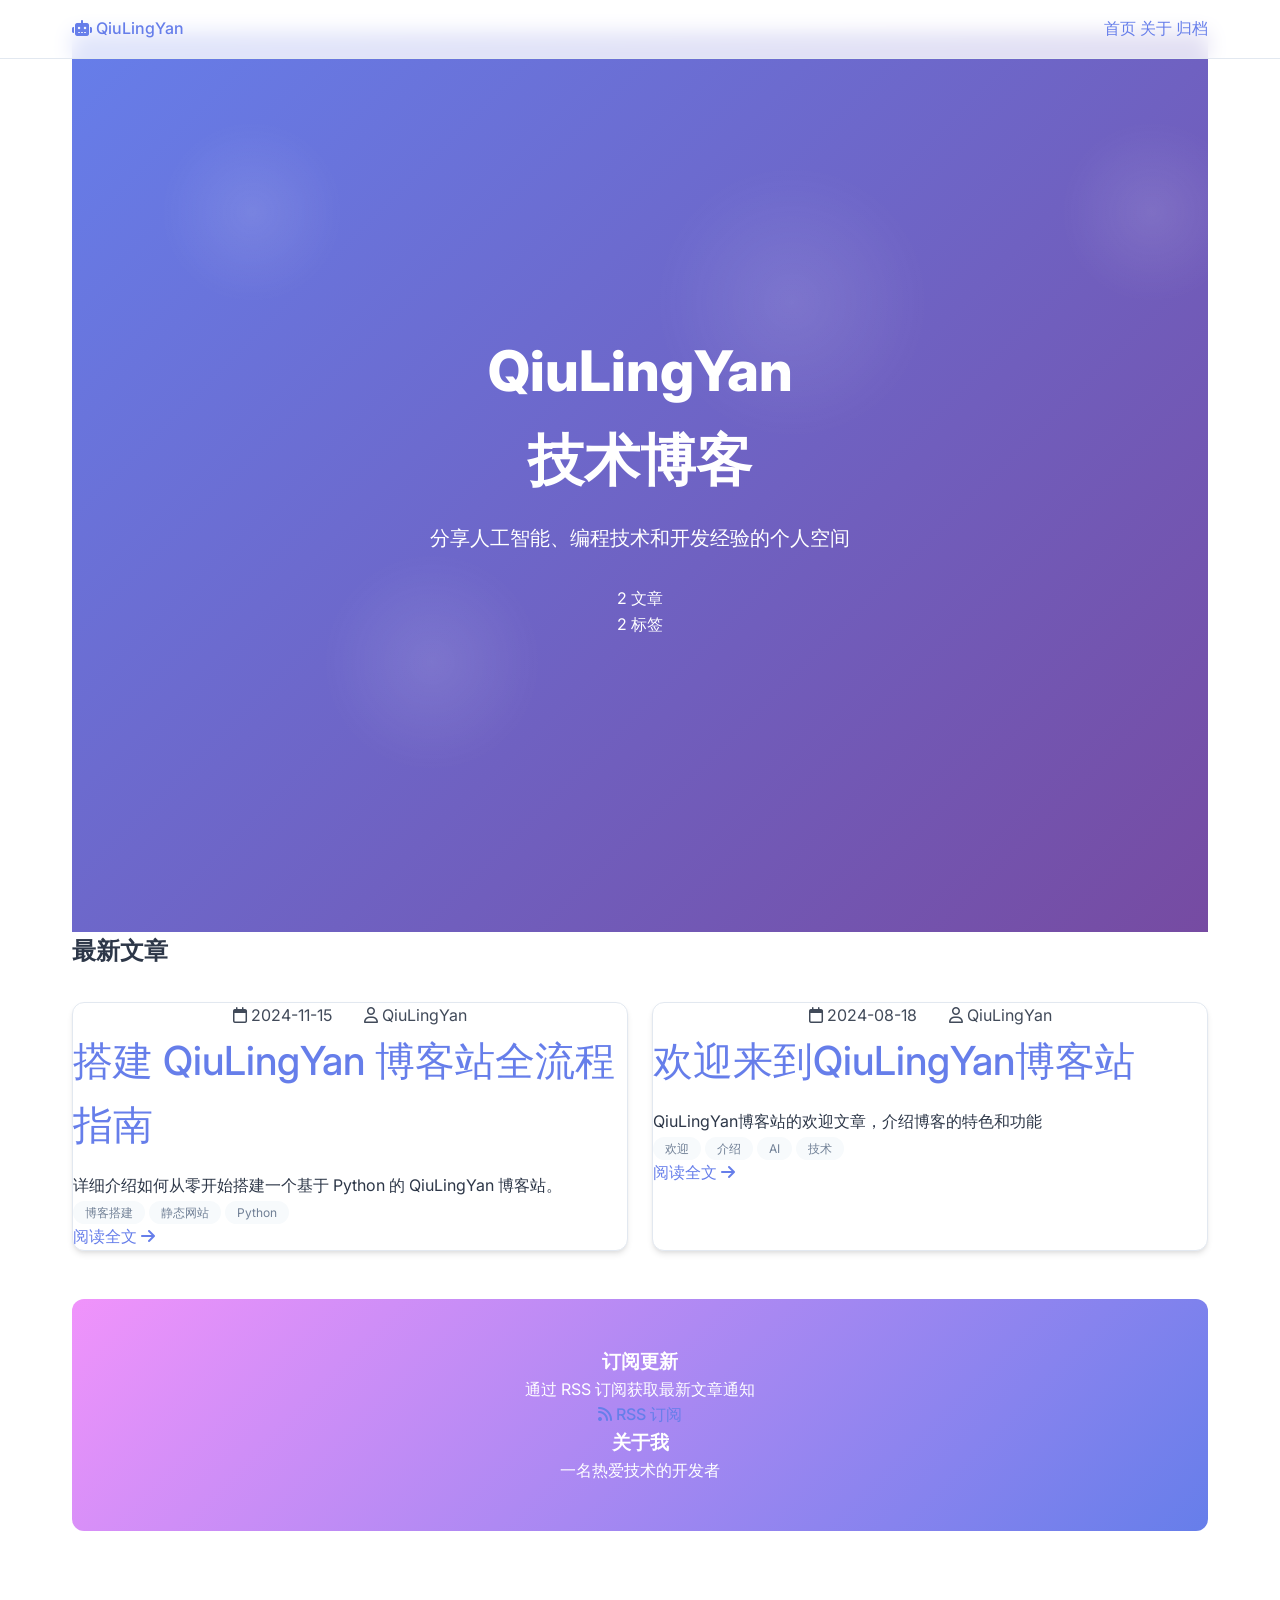
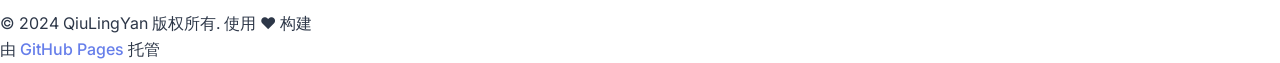
==== index.html @ e63d76bd "Auto deploy" ====
<!DOCTYPE html>
<html lang="zh-CN">
<head>
    <meta charset="UTF-8">
    <meta name="viewport" content="width=device-width, initial-scale=1.0">
    <title></title>
    <meta name="description" content="">
    <meta name="keywords" content="AI, 编程, 技术博客, Python, 机器学习">
    
    <!-- Open Graph -->
    <meta property="og:title" content="">
    <meta property="og:description" content="">
    <meta property="og:type" content="website">
    <meta property="og:url" content="">
    
    <!-- CSS -->
    <link rel="stylesheet" href="static/css/style.css">
    <link rel="stylesheet" href="static/css/prism.css">
    <link href="https://fonts.googleapis.com/css2?family=Inter:wght@300;400;500;600;700&family=JetBrains+Mono:wght@400;500&display=swap" rel="stylesheet">
    <link rel="stylesheet" href="https://cdnjs.cloudflare.com/ajax/libs/font-awesome/6.4.0/css/all.min.css">
</head>
<body>
    <!-- 导航栏 -->
    <nav class="navbar">
        <div class="nav-container">
            <div class="nav-brand">
                <a href="https://qiulingyan.github.io" class="brand-link">
                    <i class="fas fa-robot"></i>
                    <span>QiuLingYan</span>
                </a>
            </div>
            <div class="nav-menu">
                <a href="https://qiulingyan.github.io" class="nav-link">首页</a>
                <a href="https://qiulingyan.github.io/about.html" class="nav-link">关于</a>
                <a href="https://qiulingyan.github.io/archive.html" class="nav-link">归档</a>
            </div>
        </div>
    </nav>

    <!-- 主要内容 -->
    <main class="main-content">
        
<!-- 英雄区域 -->
<section class="hero">
    <div class="hero-content">
        <h1 class="hero-title">
            <span class="gradient-text">QiuLingYan</span>
            <br>技术博客
        </h1>
        <p class="hero-subtitle">
            分享人工智能、编程技术和开发经验的个人空间
        </p>
        <div class="hero-stats">
            <div class="stat">
                <span class="stat-number">2</span>
                <span class="stat-label">文章</span>
            </div>
            <div class="stat">
                <span class="stat-number">2</span>
                <span class="stat-label">标签</span>
            </div>
        </div>
    </div>
    <div class="hero-visual">
        <div class="floating-card card-1"></div>
        <div class="floating-card card-2"></div>
        <div class="floating-card card-3"></div>
    </div>
</section>

<!-- 文章列表 -->
<section class="posts-section">
    <div class="container">
        <h2 class="section-title">最新文章</h2>
        
        <div class="posts-grid">
            
            <article class="post-card">
                <div class="card-header">
                    <div class="post-meta">
                        <time class="post-date">
                            <i class="far fa-calendar"></i>
                            2024-11-15
                        </time>
                        <span class="post-author">
                            <i class="far fa-user"></i>
                            QiuLingYan
                        </span>
                    </div>
                </div>
                
                <div class="card-content">
                    <h3 class="post-title">
                        <a href="build-qiuingyan-blog.html">
                            搭建 QiuLingYan 博客站全流程指南
                        </a>
                    </h3>

                    <p class="post-excerpt">
                        详细介绍如何从零开始搭建一个基于 Python 的 QiuLingYan 博客站。
                    </p>

                    
                    <div class="post-tags">
                        
                        <span class="tag">博客搭建</span>
                        
                        <span class="tag">静态网站</span>
                        
                        <span class="tag">Python</span>
                        
                    </div>
                    
                </div>

                <div class="card-footer">
                    <a href="build-qiuingyan-blog.html" class="read-more">
                        阅读全文
                        <i class="fas fa-arrow-right"></i>
                    </a>
                </div>
            </article>
            
            <article class="post-card">
                <div class="card-header">
                    <div class="post-meta">
                        <time class="post-date">
                            <i class="far fa-calendar"></i>
                            2024-08-18
                        </time>
                        <span class="post-author">
                            <i class="far fa-user"></i>
                            QiuLingYan
                        </span>
                    </div>
                </div>
                
                <div class="card-content">
                    <h3 class="post-title">
                        <a href="welcome.html">
                            欢迎来到QiuLingYan博客站
                        </a>
                    </h3>

                    <p class="post-excerpt">
                        QiuLingYan博客站的欢迎文章，介绍博客的特色和功能
                    </p>

                    
                    <div class="post-tags">
                        
                        <span class="tag">欢迎</span>
                        
                        <span class="tag">介绍</span>
                        
                        <span class="tag">AI</span>
                        
                        <span class="tag">技术</span>
                        
                    </div>
                    
                </div>

                <div class="card-footer">
                    <a href="welcome.html" class="read-more">
                        阅读全文
                        <i class="fas fa-arrow-right"></i>
                    </a>
                </div>
            </article>
            
        </div>
        
        
    </div>
</section>

<!-- 订阅区域 -->
<section class="subscribe-section">
    <div class="container">
        <div class="subscribe-card">
            <div class="subscribe-content">
                <h3>订阅更新</h3>
                <p>通过 RSS 订阅获取最新文章通知</p>
                <a href="rss.xml" class="subscribe-btn">
                    <i class="fas fa-rss"></i>
                    RSS 订阅
                </a>
            </div>
        </div>
    </div>
    <div class="sidebar">
        <div class="sidebar-section">
            <h3>关于我</h3>
            <p>一名热爱技术的开发者</p>
        </div>
    </div>
</section>

    </main>

    <!-- 页脚 -->
    <footer class="footer">
        <div class="footer-content">
            <p>&copy; 2024 QiuLingYan 版权所有. 使用 ❤️ 构建</p>
            <p>由 <a href="https://pages.github.com" target="_blank">GitHub Pages</a> 托管</p>
        </div>
    </footer>

    <!-- JavaScript -->
    <script src="static/js/main.js"></script>
    <script src="static/js/prism.js"></script>
</body>
</html>
---- static/css/style.css ----
/* QiuLingYan博客站样式 */
:root {
    --primary-color: #667eea;
    --secondary-color: #764ba2;
    --accent-color: #f093fb;
    --text-color: #2d3748;
    --text-light: #718096;
    --bg-color: #ffffff;
    --bg-secondary: #f7fafc;
    --border-color: #e2e8f0;
    --shadow: 0 4px 6px -1px rgba(0, 0, 0, 0.1), 0 2px 4px -1px rgba(0, 0, 0, 0.06);
    --shadow-lg: 0 10px 15px -3px rgba(0, 0, 0, 0.1), 0 4px 6px -2px rgba(0, 0, 0, 0.05);
    --gradient-primary: linear-gradient(135deg, var(--primary-color), var(--secondary-color));
    --gradient-accent: linear-gradient(135deg, var(--accent-color), var(--primary-color));
    --border-radius: 12px;
    --transition: all 0.3s cubic-bezier(0.4, 0, 0.2, 1);
}

* {
    margin: 0;
    padding: 0;
    box-sizing: border-box;
}

body {
    font-family: 'Inter', -apple-system, BlinkMacSystemFont, 'Segoe UI', Roboto, sans-serif;
    line-height: 1.6;
    color: var(--text-color);
    background: var(--bg-color);
    overflow-x: hidden;
}

/* 导航栏 */
.navbar {
    position: fixed;
    top: 0;
    width: 100%;
    background: rgba(255, 255, 255, 0.95);
    backdrop-filter: blur(10px);
    border-bottom: 1px solid var(--border-color);
    z-index: 1000;
    transition: var(--transition);
}

.nav-container {
    max-width: 1200px;
    margin: 0 auto;
    padding: 1rem 2rem;
    display: flex;
    justify-content: space-between;
    align-items: center;
}

.logo {
    font-size: 1.5rem;
    font-weight: 700;
    background: var(--gradient-primary);
    -webkit-background-clip: text;
    -webkit-text-fill-color: transparent;
    background-clip: text;
}

.nav-links {
    display: flex;
    gap: 2rem;
    list-style: none;
}

/* 通用超链接样式 */
a {
    text-decoration: none;
    color: var(--primary-color);
    font-weight: 500;
    transition: var(--transition);
    position: relative;
    padding: 0.2rem 0;
}

a:hover {
    color: var(--secondary-color);
}

a::after {
    content: '';
    position: absolute;
    bottom: 0;
    left: 0;
    width: 0;
    height: 2px;
    background: var(--gradient-primary);
    transition: var(--transition);
}

a:hover::after {
    width: 100%;
}

/* 导航栏链接样式 */
.nav-links a {
    color: var(--text-color);
}

.nav-links a:hover {
    color: var(--primary-color);
}

/* 英雄区域 */
.hero {
    min-height: 100vh;
    display: flex;
    align-items: center;
    justify-content: center;
    background: var(--gradient-primary);
    color: white;
    text-align: center;
    position: relative;
    overflow: hidden;
}

.hero::before {
    content: '';
    position: absolute;
    top: 0;
    left: 0;
    right: 0;
    bottom: 0;
    background: url('data:image/svg+xml,<svg xmlns="http://www.w3.org/2000/svg" viewBox="0 0 1000 1000"><defs><radialGradient id="a" cx="50%" cy="50%"><stop offset="0%" stop-color="rgba(255,255,255,0.1)"/><stop offset="100%" stop-color="rgba(255,255,255,0)"/></radialGradient></defs><circle cx="200" cy="200" r="100" fill="url(%23a)"/><circle cx="800" cy="300" r="150" fill="url(%23a)"/><circle cx="400" cy="700" r="120" fill="url(%23a)"/></svg>');
    animation: float 20s ease-in-out infinite;
}

@keyframes float {
    0%, 100% { transform: translateY(0px) rotate(0deg); }
    50% { transform: translateY(-20px) rotate(180deg); }
}

.hero-content h1 {
    font-size: 3.5rem;
    font-weight: 800;
    margin-bottom: 1rem;
    animation: slideInUp 1s ease-out;
}

.hero-content p {
    font-size: 1.25rem;
    margin-bottom: 2rem;
    opacity: 0.9;
    animation: slideInUp 1s ease-out 0.2s both;
}

.cta-button {
    display: inline-block;
    padding: 1rem 2rem;
    background: rgba(255, 255, 255, 0.2);
    color: white;
    text-decoration: none;
    border-radius: var(--border-radius);
    transition: var(--transition);
    backdrop-filter: blur(10px);
    border: 1px solid rgba(255, 255, 255, 0.3);
    animation: slideInUp 1s ease-out 0.4s both;
}

.cta-button:hover {
    background: rgba(255, 255, 255, 0.3);
    transform: translateY(-2px);
    box-shadow: var(--shadow-lg);
}

@keyframes slideInUp {
    from {
        opacity: 0;
        transform: translateY(30px);
    }
    to {
        opacity: 1;
        transform: translateY(0);
    }
}

/* 主要内容区域 */
.main-content {
    max-width: 1200px;
    margin: 0 auto;
    padding: 2rem;
}

/* 文章卡片 */
.posts-grid {
    display: grid;
    grid-template-columns: repeat(auto-fit, minmax(300px, 1fr));
    gap: 1.5rem;
    margin: 2rem 0;
}

.post-card {
    background: var(--bg-color);
    border-radius: var(--border-radius);
    overflow: hidden;
    box-shadow: var(--shadow);
    transition: var(--transition);
    border: 1px solid var(--border-color);
}

.post-card:hover {
    transform: translateY(-5px);
    box-shadow: var(--shadow-lg);
}

.post-card-header {
    padding: 1.5rem;
    background: var(--gradient-accent);
    color: white;
}

.post-card-title {
    font-size: 1.25rem;
    font-weight: 600;
    margin-bottom: 0.5rem;
}

.post-card-meta {
    font-size: 0.875rem;
    opacity: 0.9;
}

.post-card-body {
    padding: 1.5rem;
}

.post-card-description {
    color: var(--text-light);
    margin-bottom: 1rem;
    line-height: 1.6;
}

.post-card-tags {
    display: flex;
    flex-wrap: wrap;
    gap: 0.5rem;
}

.tag {
    padding: 0.25rem 0.75rem;
    background: var(--bg-secondary);
    color: var(--text-light);
    border-radius: 20px;
    font-size: 0.75rem;
    transition: var(--transition);
}

.tag:hover {
    background: var(--primary-color);
    color: white;
}

/* 文章页面 */
.post-container {
    max-width: 800px;
    margin: 0 auto;
    padding: 2rem;
}

.post-header {
    text-align: center;
    margin-bottom: 3rem;
    padding: 3rem 0;
    background: var(--gradient-primary);
    color: white;
    border-radius: var(--border-radius);
    margin: 2rem 0;
}

.post-title {
    font-size: 2.5rem;
    font-weight: 700;
    margin-bottom: 1rem;
}

.post-meta {
    display: flex;
    justify-content: center;
    gap: 2rem;
    flex-wrap: wrap;
    opacity: 0.9;
}

.post-content {
    line-height: 1.8;
    color: var(--text-color);
}

.post-content h1,
.post-content h2,
.post-content h3,
.post-content h4,
.post-content h5,
.post-content h6 {
    margin: 2rem 0 1rem 0;
    color: var(--text-color);
    font-weight: 600;
}

.post-content p {
    margin-bottom: 1.5rem;
}

.post-content code {
    background: var(--bg-secondary);
    padding: 0.2rem 0.4rem;
    border-radius: 4px;
    font-family: 'JetBrains Mono', monospace;
    font-size: 0.875em;
}

.post-content pre {
    background: var(--bg-secondary);
    padding: 1.5rem;
    border-radius: var(--border-radius);
    overflow-x: auto;
    margin: 1.5rem 0;
}

.post-content pre code {
    background: none;
    padding: 0;
}

.post-content blockquote {
    border-left: 4px solid var(--primary-color);
    padding-left: 1rem;
    margin: 1.5rem 0;
    font-style: italic;
    color: var(--text-light);
}

.post-content ul,
.post-content ol {
    margin: 1.5rem 0;
    padding-left: 2rem;
}

.post-content li {
    margin-bottom: 0.5rem;
}

.post-content table {
    width: 100%;
    border-collapse: collapse;
    margin: 1.5rem 0;
}

.post-content th,
.post-content td {
    padding: 0.75rem;
    border: 1px solid var(--border-color);
    text-align: left;
}

.post-content th {
    background: var(--bg-secondary);
    font-weight: 600;
}

/* 代码高亮 */
.highlight {
    background: var(--bg-secondary);
    border-radius: var(--border-radius);
    padding: 1.5rem;
    margin: 1.5rem 0;
    overflow-x: auto;
}

.highlight pre {
    margin: 0;
    background: none;
    padding: 0;
}

/* 返回顶部按钮 */
.back-to-top {
    position: fixed;
    bottom: 2rem;
    right: 2rem;
    background: var(--gradient-primary);
    color: white;
    border: none;
    border-radius: 50%;
    width: 50px;
    height: 50px;
    cursor: pointer;
    opacity: 0;
    transform: translateY(100px);
    transition: var(--transition);
    z-index: 1000;
}

.back-to-top.visible {
    opacity: 1;
    transform: translateY(0);
}

.back-to-top:hover {
    transform: translateY(-2px);
    box-shadow: var(--shadow-lg);
}

/* 响应式设计 */
@media (max-width: 768px) {
    .nav-container {
        padding: 1rem;
    }
    
    .nav-links {
        gap: 1rem;
    }
    
    .hero-content h1 {
        font-size: 2.5rem;
    }
    
    .hero-content p {
        font-size: 1rem;
    }
    
    .posts-grid {
        grid-template-columns: 1fr;
        gap: 1.5rem;
    }
    
    .main-content {
        padding: 1rem;
    }
    
    .post-container {
        padding: 1rem;
    }
    
    .post-title {
        font-size: 2rem;
    }
    
    .post-meta {
        flex-direction: column;
        gap: 0.5rem;
    }
}

@media (max-width: 480px) {
    .hero-content h1 {
        font-size: 2rem;
    }
    
    .cta-button {
        padding: 0.75rem 1.5rem;
    }
}

/* 加载动画 */
.loading {
    display: inline-block;
    width: 20px;
    height: 20px;
    border: 3px solid rgba(255, 255, 255, 0.3);
    border-radius: 50%;
    border-top-color: white;
    animation: spin 1s ease-in-out infinite;
}

@keyframes spin {
    to { transform: rotate(360deg); }
}

/* 订阅区域 */
.subscribe-section {
    background: var(--gradient-accent);
    color: white;
    padding: 3rem 2rem;
    border-radius: var(--border-radius);
    text-align: center;
    margin: 3rem 0;
}

.subscribe-form {
    display: flex;
    gap: 1rem;
    justify-content: center;
    margin-top: 1.5rem;
    flex-wrap: wrap;
}

.subscribe-input {
    padding: 0.75rem 1rem;
    border: none;
    border-radius: var(--border-radius);
    font-size: 1rem;
    min-width: 250px;
}

.subscribe-button {
    padding: 0.75rem 1.5rem;
    background: rgba(255, 255, 255, 0.2);
    color: white;
    border: none;
    border-radius: var(--border-radius);
    cursor: pointer;
    transition: var(--transition);
}

.subscribe-button:hover {
    background: rgba(255, 255, 255, 0.3);
}
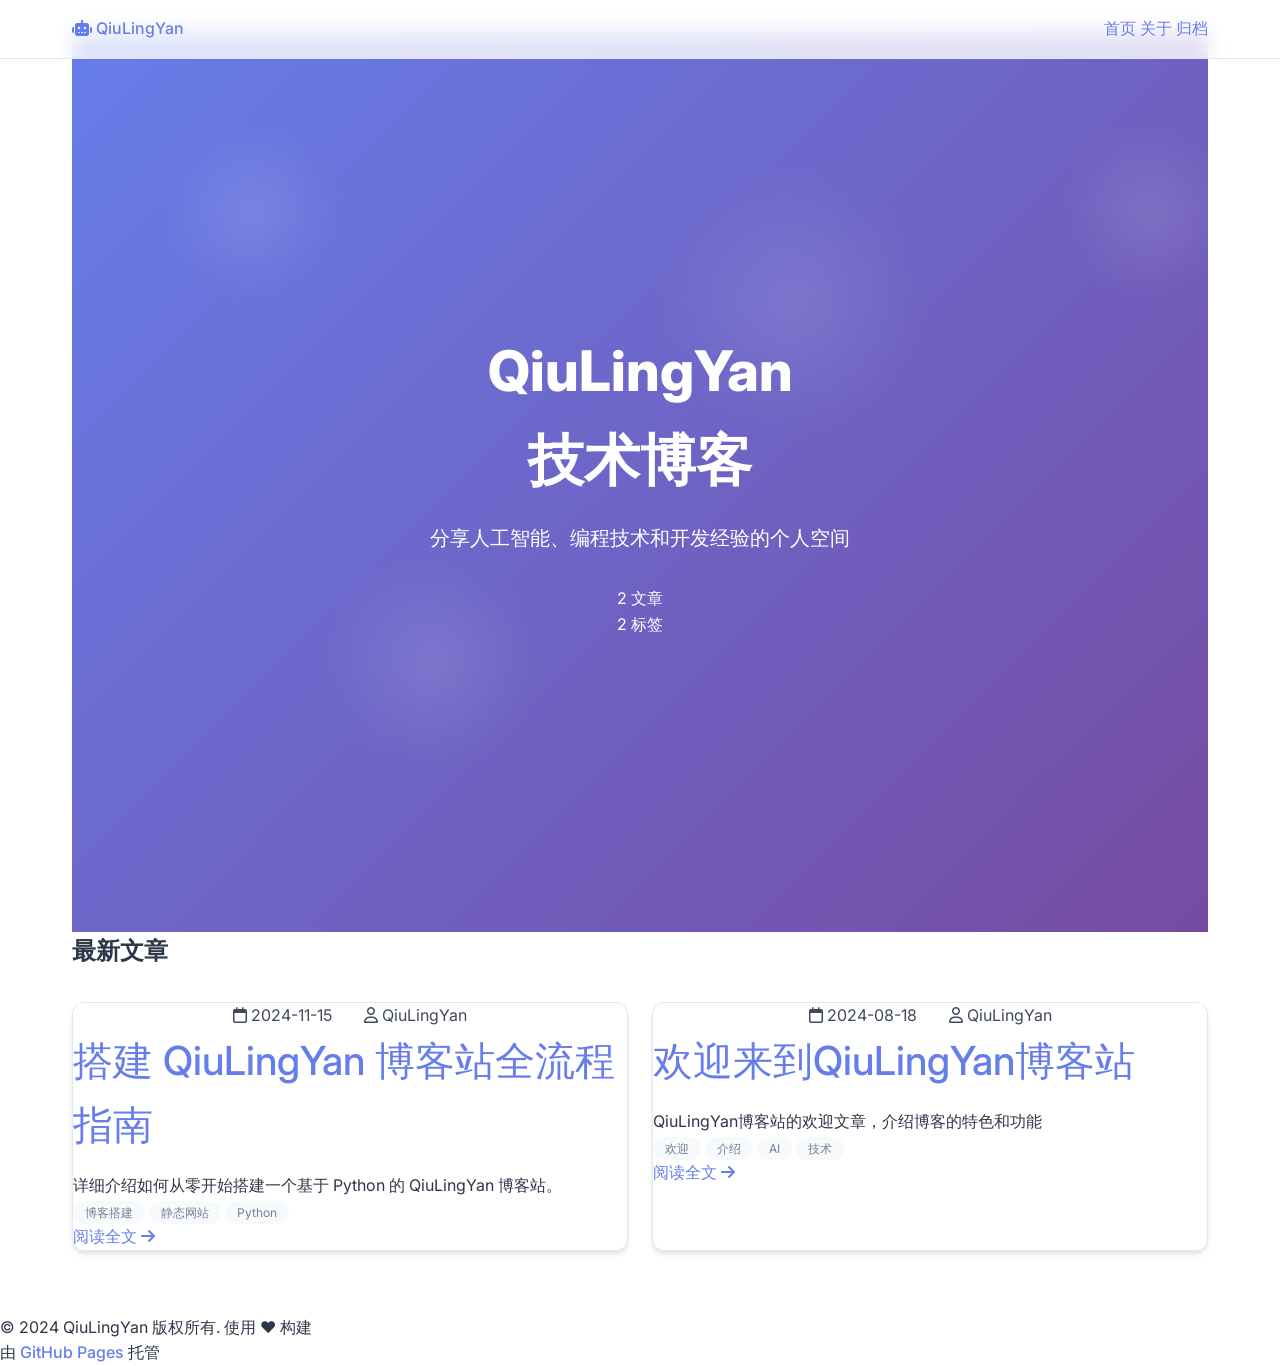
==== commit bf13354e: "Auto deploy" ====
--- a/index.html
+++ b/index.html
@@ -24,15 +24,15 @@
     <nav class="navbar">
         <div class="nav-container">
             <div class="nav-brand">
-                <a href="https://qiulingyan.github.io" class="brand-link">
+                <a href="https://qiulingyan.github.io/fastblog" class="brand-link">
                     <i class="fas fa-robot"></i>
                     <span>QiuLingYan</span>
                 </a>
             </div>
             <div class="nav-menu">
-                <a href="https://qiulingyan.github.io" class="nav-link">首页</a>
-                <a href="https://qiulingyan.github.io/about.html" class="nav-link">关于</a>
-                <a href="https://qiulingyan.github.io/archive.html" class="nav-link">归档</a>
+                <a href="https://qiulingyan.github.io/fastblog" class="nav-link">首页</a>
+                <a href="https://qiulingyan.github.io/fastblog/about.html" class="nav-link">关于</a>
+                <a href="https://qiulingyan.github.io/fastblog/archive.html" class="nav-link">归档</a>
             </div>
         </div>
     </nav>
@@ -175,27 +175,6 @@
     </div>
 </section>
 
-<!-- 订阅区域 -->
-<section class="subscribe-section">
-    <div class="container">
-        <div class="subscribe-card">
-            <div class="subscribe-content">
-                <h3>订阅更新</h3>
-                <p>通过 RSS 订阅获取最新文章通知</p>
-                <a href="rss.xml" class="subscribe-btn">
-                    <i class="fas fa-rss"></i>
-                    RSS 订阅
-                </a>
-            </div>
-        </div>
-    </div>
-    <div class="sidebar">
-        <div class="sidebar-section">
-            <h3>关于我</h3>
-            <p>一名热爱技术的开发者</p>
-        </div>
-    </div>
-</section>
 
     </main>
 
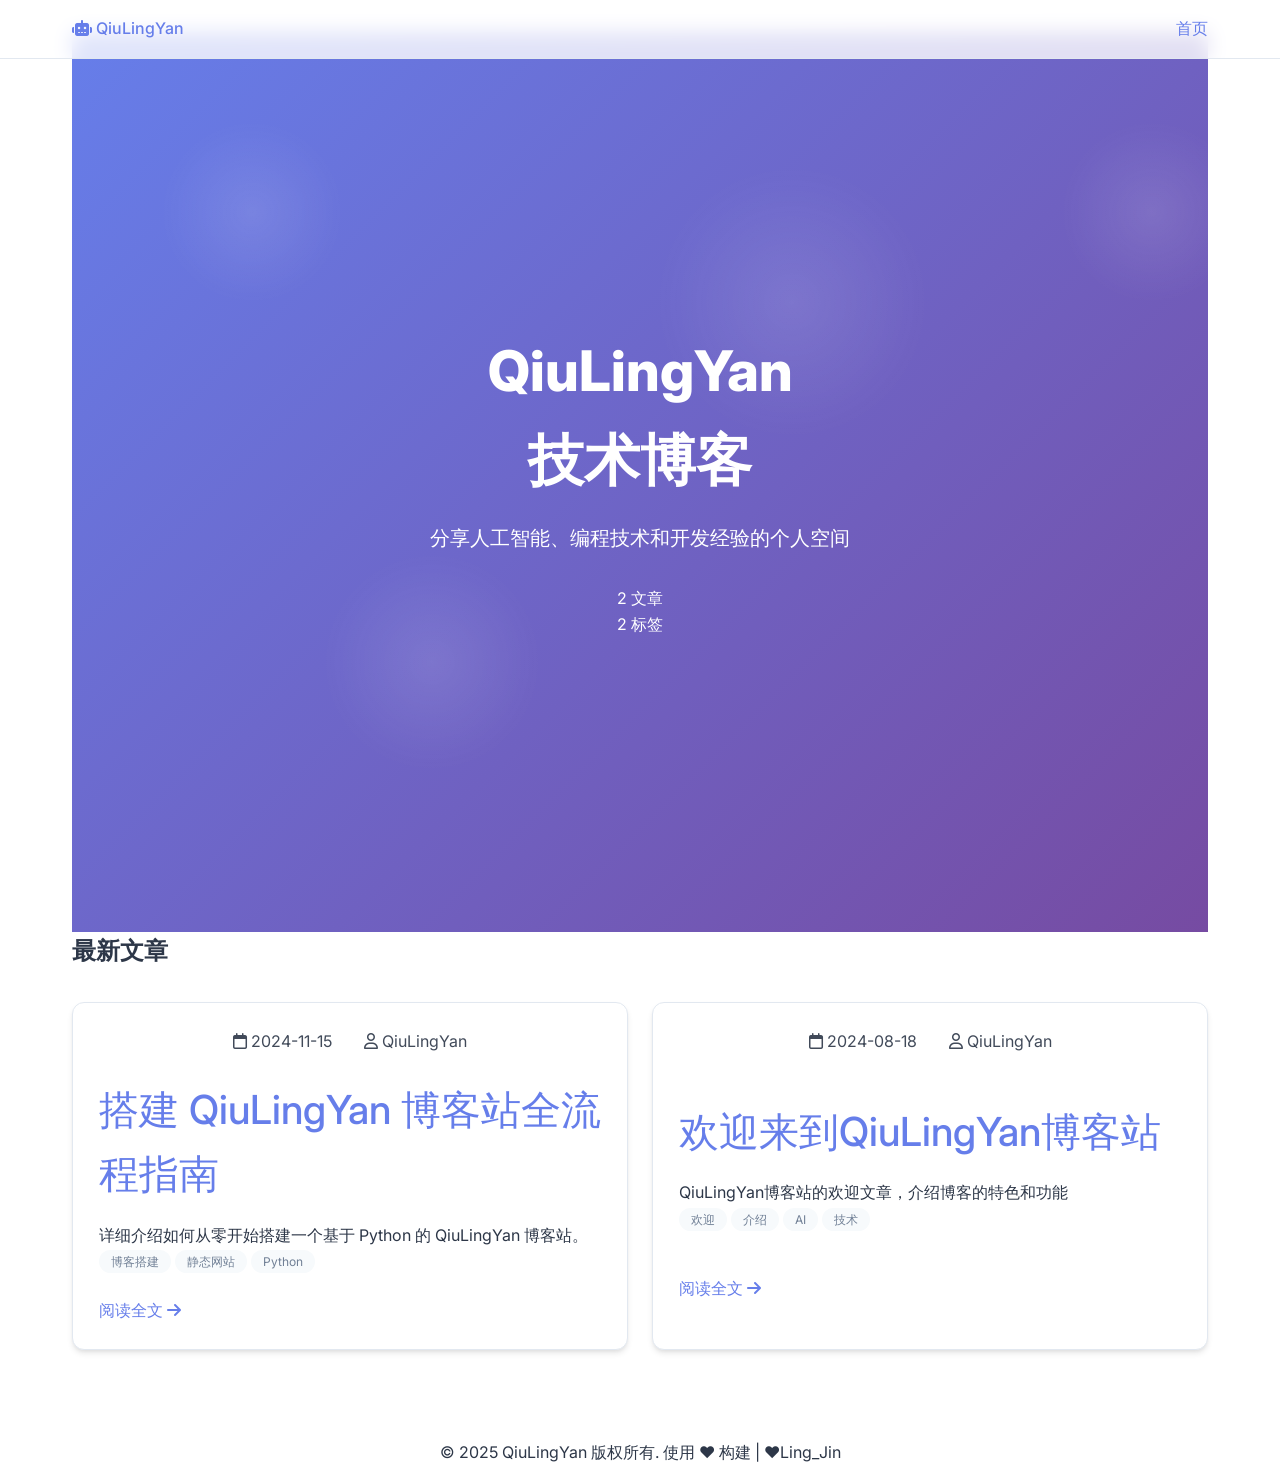
==== commit a83e8b54: "Auto deploy" ====
--- a/index.html
+++ b/index.html
@@ -31,8 +31,6 @@
             </div>
             <div class="nav-menu">
                 <a href="https://qiulingyan.github.io/fastblog" class="nav-link">首页</a>
-                <a href="https://qiulingyan.github.io/fastblog/about.html" class="nav-link">关于</a>
-                <a href="https://qiulingyan.github.io/fastblog/archive.html" class="nav-link">归档</a>
             </div>
         </div>
     </nav>
@@ -180,9 +178,8 @@
 
     <!-- 页脚 -->
     <footer class="footer">
-        <div class="footer-content">
-            <p>&copy; 2024 QiuLingYan 版权所有. 使用 ❤️ 构建</p>
-            <p>由 <a href="https://pages.github.com" target="_blank">GitHub Pages</a> 托管</p>
+        <div class="footer-content" style="text-align: center;">
+            <p>&copy; 2025 QiuLingYan 版权所有. 使用 ❤️ 构建 | ❤️Ling_Jin</p>
         </div>
     </footer>
 
--- a/static/css/style.css
+++ b/static/css/style.css
@@ -193,6 +193,15 @@
 }
 
 .post-card {
+    display: grid;
+    grid-template-columns: repeat(auto-fit, minmax(250px, 1fr));
+    gap: 1.5rem;
+    border-radius: clamp(0.25rem, 0.5vw, 0.5rem);
+    box-shadow: 0 clamp(0.125rem, 0.25vw, 0.25rem) clamp(0.25rem, 0.5vw, 0.5rem) rgba(0, 0, 0, 0.1);
+    transition: all 0.3s ease;
+    padding: clamp(1rem, 2vw, 2rem);
+    margin-bottom: clamp(1rem, 2vw, 2rem);
+
     background: var(--bg-color);
     border-radius: var(--border-radius);
     overflow: hidden;
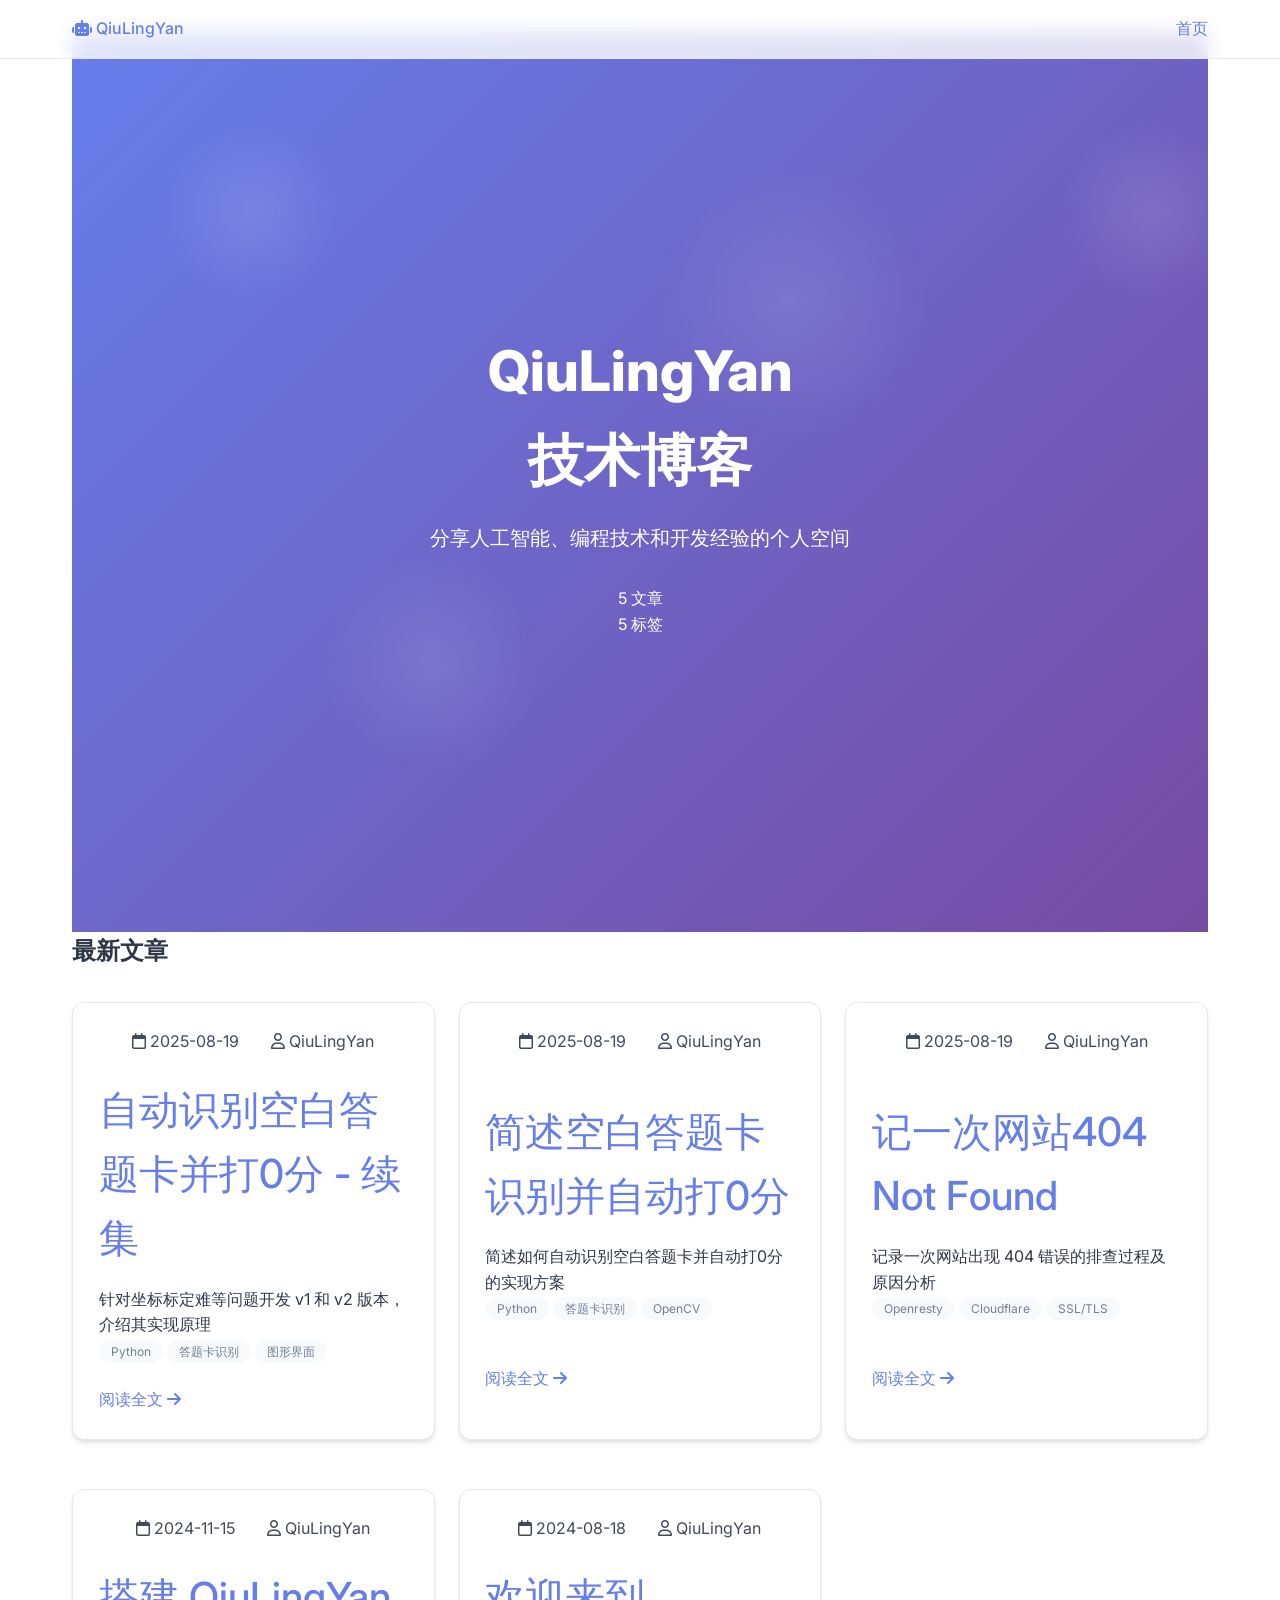
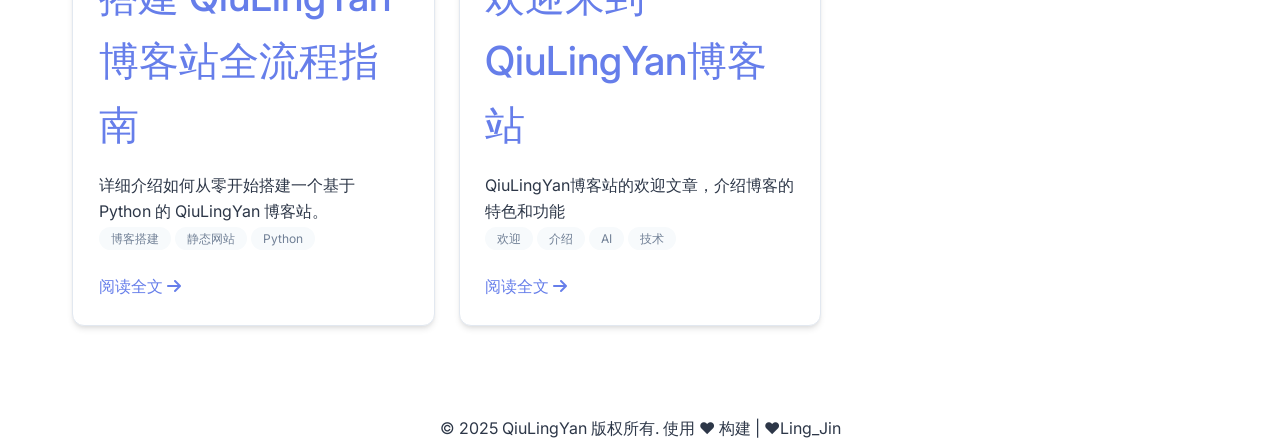
==== commit e4ea99bb: "Auto deploy" ====
--- a/index.html
+++ b/index.html
@@ -24,13 +24,13 @@
     <nav class="navbar">
         <div class="nav-container">
             <div class="nav-brand">
-                <a href="https://qiulingyan.github.io/fastblog" class="brand-link">
+                <a href="https://qiu-lingyan.github.io/fastblog" class="brand-link">
                     <i class="fas fa-robot"></i>
                     <span>QiuLingYan</span>
                 </a>
             </div>
             <div class="nav-menu">
-                <a href="https://qiulingyan.github.io/fastblog" class="nav-link">首页</a>
+                <a href="https://qiu-lingyan.github.io/fastblog" class="nav-link">首页</a>
             </div>
         </div>
     </nav>
@@ -50,11 +50,11 @@
         </p>
         <div class="hero-stats">
             <div class="stat">
-                <span class="stat-number">2</span>
+                <span class="stat-number">5</span>
                 <span class="stat-label">文章</span>
             </div>
             <div class="stat">
-                <span class="stat-number">2</span>
+                <span class="stat-number">5</span>
                 <span class="stat-label">标签</span>
             </div>
         </div>
@@ -78,6 +78,144 @@
                     <div class="post-meta">
                         <time class="post-date">
                             <i class="far fa-calendar"></i>
+                            2025-08-19
+                        </time>
+                        <span class="post-author">
+                            <i class="far fa-user"></i>
+                            QiuLingYan
+                        </span>
+                    </div>
+                </div>
+                
+                <div class="card-content">
+                    <h3 class="post-title">
+                        <a href="20250819-blank-answer-sheet-recognition-sequel.html">
+                            自动识别空白答题卡并打0分 - 续集
+                        </a>
+                    </h3>
+
+                    <p class="post-excerpt">
+                        针对坐标标定难等问题开发 v1 和 v2 版本，介绍其实现原理
+                    </p>
+
+                    
+                    <div class="post-tags">
+                        
+                        <span class="tag">Python</span>
+                        
+                        <span class="tag">答题卡识别</span>
+                        
+                        <span class="tag">图形界面</span>
+                        
+                    </div>
+                    
+                </div>
+
+                <div class="card-footer">
+                    <a href="20250819-blank-answer-sheet-recognition-sequel.html" class="read-more">
+                        阅读全文
+                        <i class="fas fa-arrow-right"></i>
+                    </a>
+                </div>
+            </article>
+            
+            <article class="post-card">
+                <div class="card-header">
+                    <div class="post-meta">
+                        <time class="post-date">
+                            <i class="far fa-calendar"></i>
+                            2025-08-19
+                        </time>
+                        <span class="post-author">
+                            <i class="far fa-user"></i>
+                            QiuLingYan
+                        </span>
+                    </div>
+                </div>
+                
+                <div class="card-content">
+                    <h3 class="post-title">
+                        <a href="20250819-blank-answer-sheet-recognition.html">
+                            简述空白答题卡识别并自动打0分
+                        </a>
+                    </h3>
+
+                    <p class="post-excerpt">
+                        简述如何自动识别空白答题卡并自动打0分的实现方案
+                    </p>
+
+                    
+                    <div class="post-tags">
+                        
+                        <span class="tag">Python</span>
+                        
+                        <span class="tag">答题卡识别</span>
+                        
+                        <span class="tag">OpenCV</span>
+                        
+                    </div>
+                    
+                </div>
+
+                <div class="card-footer">
+                    <a href="20250819-blank-answer-sheet-recognition.html" class="read-more">
+                        阅读全文
+                        <i class="fas fa-arrow-right"></i>
+                    </a>
+                </div>
+            </article>
+            
+            <article class="post-card">
+                <div class="card-header">
+                    <div class="post-meta">
+                        <time class="post-date">
+                            <i class="far fa-calendar"></i>
+                            2025-08-19
+                        </time>
+                        <span class="post-author">
+                            <i class="far fa-user"></i>
+                            QiuLingYan
+                        </span>
+                    </div>
+                </div>
+                
+                <div class="card-content">
+                    <h3 class="post-title">
+                        <a href="20250819-website-404-issue.html">
+                            记一次网站404 Not Found
+                        </a>
+                    </h3>
+
+                    <p class="post-excerpt">
+                        记录一次网站出现 404 错误的排查过程及原因分析
+                    </p>
+
+                    
+                    <div class="post-tags">
+                        
+                        <span class="tag">Openresty</span>
+                        
+                        <span class="tag">Cloudflare</span>
+                        
+                        <span class="tag">SSL/TLS</span>
+                        
+                    </div>
+                    
+                </div>
+
+                <div class="card-footer">
+                    <a href="20250819-website-404-issue.html" class="read-more">
+                        阅读全文
+                        <i class="fas fa-arrow-right"></i>
+                    </a>
+                </div>
+            </article>
+            
+            <article class="post-card">
+                <div class="card-header">
+                    <div class="post-meta">
+                        <time class="post-date">
+                            <i class="far fa-calendar"></i>
                             2024-11-15
                         </time>
                         <span class="post-author">
